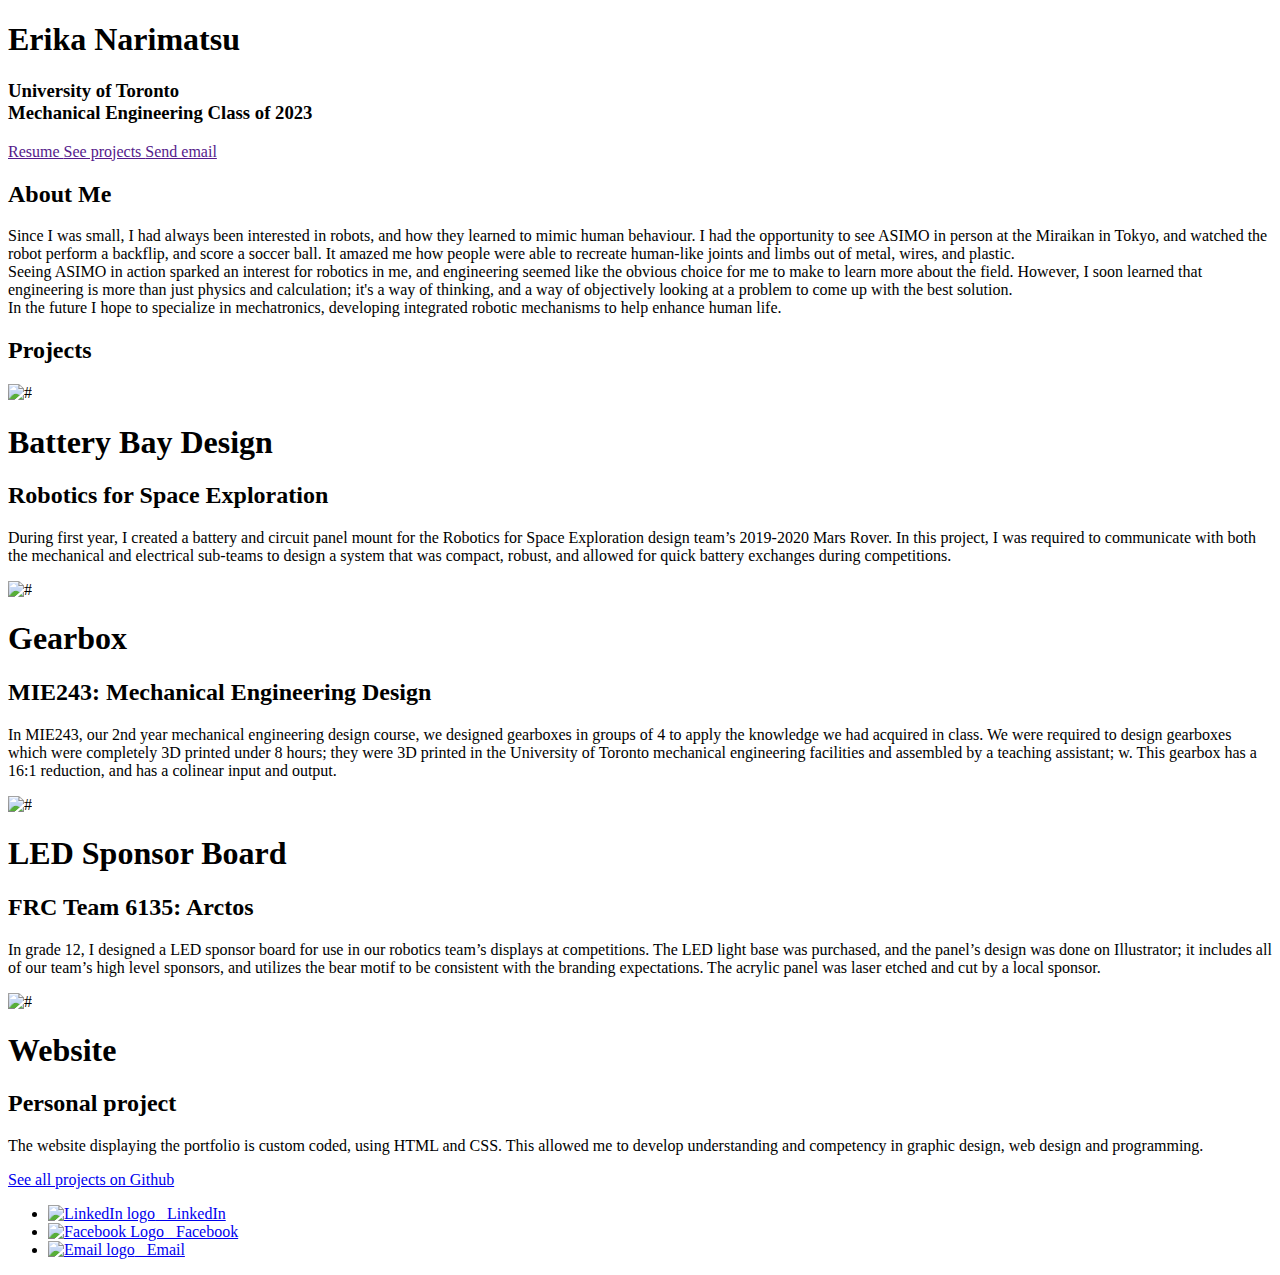
==== Website/243portfolio.html @ b8af741a "Add files via upload" ====
<!DOCTYPE html>
<html>

	<head>
		<title>Erika Narimatsu</title>
	
		<link rel="stylesheet" type="text/css" href="/Users/Masa/Desktop/SECOND YEAR/243 portfolio site/243portfoliostyle.css"/>
		<link rel="stylesheet" type="text/css" href="/Users/Masa/Desktop/SECOND YEAR/243 portfolio site/projectstyle.css">
		<!--Link lato font-->
		<link href='https://fonts.googleapis.com/css?family=Lato' rel='stylesheet'/>
		<script src="lottie.js"></script>

	</head>

	<body>
		<div class="wrapper">
			<div class="intro">
				<h1>Erika Narimatsu<h1> 
				<h3>University of Toronto <br> Mechanical Engineering Class of 2023</h3>
			</div>
			<div class="buttons">
				<a href= "" class = "button"> Resume </a>
				<a href= "" class = "button"> See projects </a>
				<a href= "" class = "button"> Send email </a>
			</div>
		</div>

		<div class="about">
			<h2>About Me</h2>
			<p>Since I was small, I had always been interested in robots, and how they learned to mimic human behaviour. I had the opportunity to see ASIMO in person at the Miraikan in Tokyo, and watched the robot perform a backflip, and score a soccer ball. It amazed me how people were able to recreate human-like joints and limbs out of metal, wires, and plastic. <br>
			Seeing ASIMO in action sparked an interest for robotics in me, and engineering seemed like the obvious choice for me to make to learn more about the field. However, I soon learned that engineering is more than just physics and calculation; it's a way of thinking, and a way of objectively looking at a problem to come up with the best solution. <br>
			In the future I hope to specialize in mechatronics, developing integrated robotic mechanisms to help enhance human life.</p>
		</div>

	<!---
	This part deals with the projects. Links to project style .css
	--->
	<div class="projects">
		<h2>Projects</h2>
	  	<div class="wrapproj">
		    <a class="grid-item"> <!--target="_blank" rel="noopener"-->
		    	<img src="/Users/Masa/Desktop/SECOND YEAR/243 portfolio site/BatteryBay.png" alt="#" />
		    	<div class="overlay-bot">
		    		<h1>Battery Bay Design</h1>
		      		<h2>Robotics for Space Exploration</h2>
		        	<p>During first year, I created a battery and circuit panel mount for the Robotics for Space Exploration design team’s 2019-2020 Mars Rover. In this project, I was required to communicate with both the mechanical and electrical sub-teams to design a system that was compact, robust, and allowed for quick battery exchanges during competitions.</p> 
		      </div>
		    </a>
		    <a class="grid-item"> <!--target="_blank" rel="noopener"-->
		      <img src="https://picsum.photos/500/?random" alt="#" />
		      <div class="overlay-bot">
		      	<h1>Gearbox</h1>
		      	<h2>MIE243: Mechanical Engineering Design</h2>
		        <p>In MIE243, our 2nd year mechanical engineering design course, we designed gearboxes in groups of 4 to apply the knowledge we had acquired in class. We were required to design gearboxes which were completely 3D printed under 8 hours; they were 3D printed in the University of Toronto mechanical engineering facilities and assembled by a teaching assistant; w. This gearbox has a 16:1 reduction, and has a colinear input and output. </p>
		      </div>
		    </a>
		    <a class="grid-item"> <!--target="_blank" rel="noopener"-->
		      <img src="/Users/Masa/Desktop/SECOND YEAR/243 portfolio site/SponsorPanel.jpg" alt="#" />
		      <div class="overlay-bot">
		      	<h1>LED Sponsor Board</h1>
		      	<h2>FRC Team 6135: Arctos</h2>
		        <p>In grade 12, I designed a LED sponsor board for use in our robotics team’s displays at competitions. The LED light base was purchased, and the panel’s design was done on Illustrator; it includes all of our team’s high level sponsors, and utilizes the bear motif to be consistent with the branding expectations. The acrylic panel was laser etched and cut by a local sponsor.</p> 
		      </div>
		    </a>
		    <a class="grid-item"> <!--target="_blank" rel="noopener"-->
		      <img src="https://picsum.photos/500/?random" alt="#" />
		      <div class="overlay-bot">
		      	<h1>Website</h1>
		      	<h2>Personal project</h2>
		        <p>The website displaying the portfolio is custom coded, using HTML and CSS. This allowed me to develop understanding and competency in graphic design, web design and programming.</p>
		      </div>
		    </a>
		</div>
		<a href= "https://github.com/erika-n17/Portfolio" class = "gitbutton"> See all projects on Github</a>
		</div>

		<footer>
		<div class="links">
			<ul>
				<li>
					<a href ="https://www.linkedin.com/in/erika-n-255967138/"> 
						<img src="https://picsum.photos/500/?random" alt="LinkedIn logo" width="50" height ="50">
						&nbsp LinkedIn
					</a> 
				</li>
				<li>
					<a href ="https://www.facebook.com/airwreckanarimatsoooooo">
						<img src="https://picsum.photos/500/?random" alt="Facebook Logo" width="50" height ="50">
						&nbsp Facebook
					</a>
				</li>
				<li>
					<a href ="mailto: erika.narimatsu@mail.utoronto.ca"> 
						<img src="https://picsum.photos/500/?random" alt="Email logo" width="50" height ="50">
						&nbsp Email
					</a>
				</li>
			</ul>
		</div>
	</footer>
	</body>
	
	
</html>
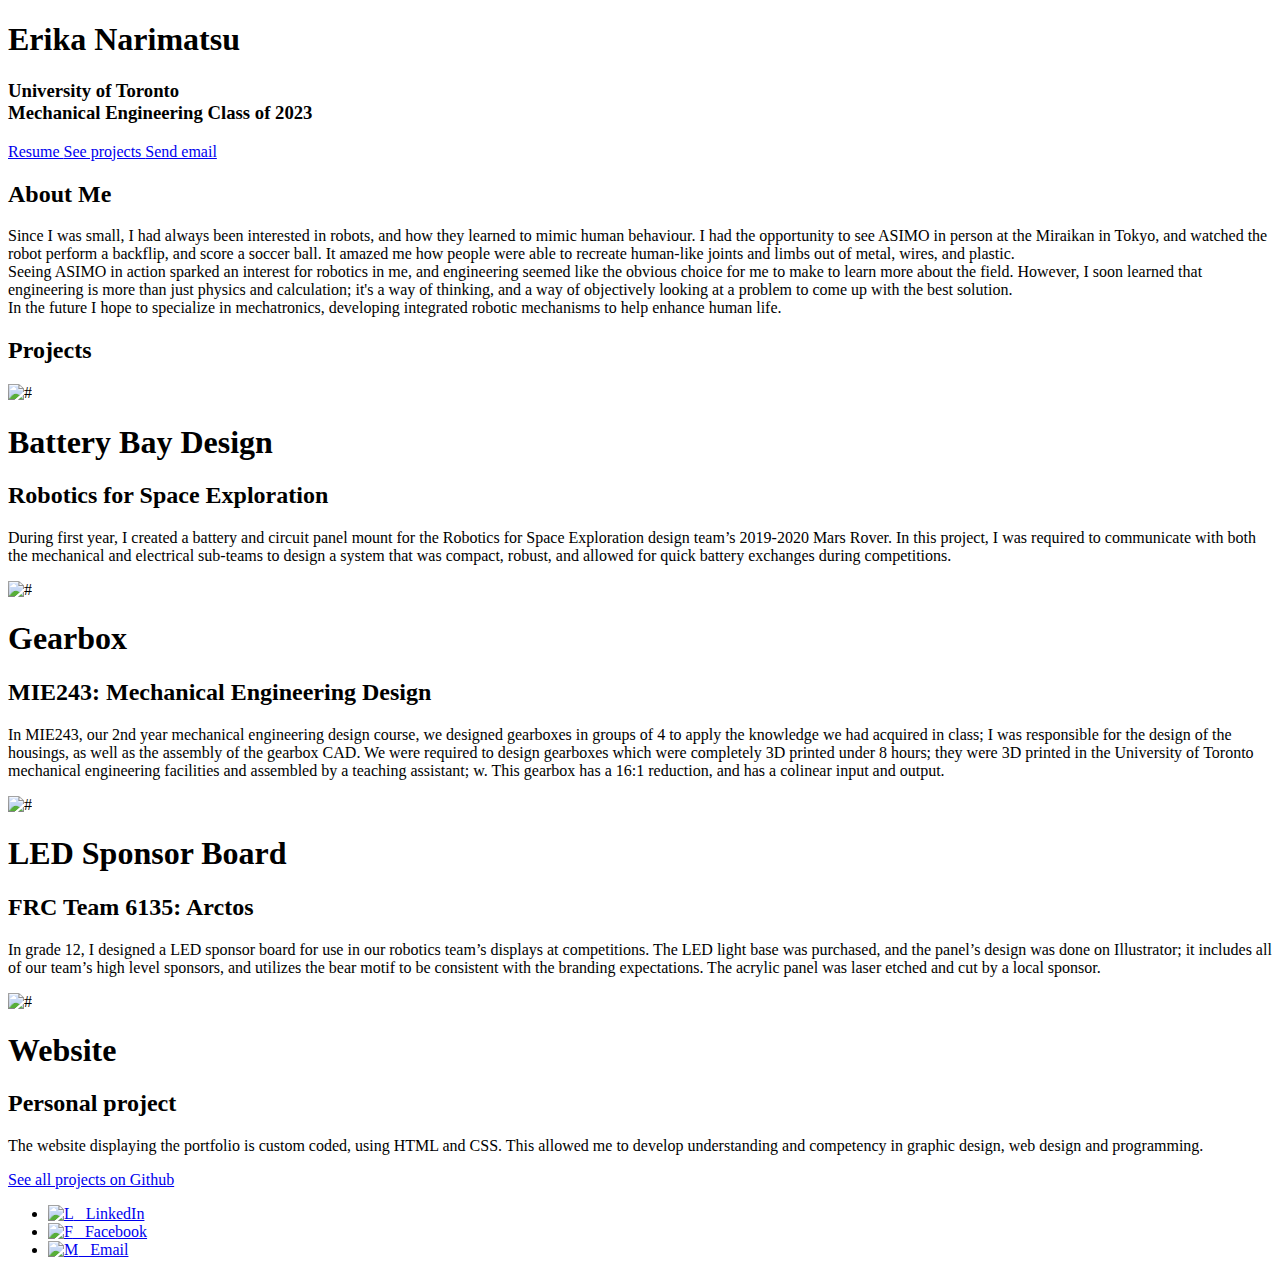
==== commit 759f7512: "Add files via upload" ====
--- a/Website/243portfolio.html
+++ b/Website/243portfolio.html
@@ -19,9 +19,9 @@
 				<h3>University of Toronto <br> Mechanical Engineering Class of 2023</h3>
 			</div>
 			<div class="buttons">
-				<a href= "" class = "button"> Resume </a>
-				<a href= "" class = "button"> See projects </a>
-				<a href= "" class = "button"> Send email </a>
+				<a href= "https://github.com/erika-n17/Portfolio/blob/main/ErikaNarimatsuResume.pdf" target="_blank" class = "button"> Resume </a>
+				<a href= "https://github.com/erika-n17/Portfolio" target="_blank" class = "button"> See projects </a>
+				<a href= "mailto: erika.narimatsu@mail.utoronto.ca" target="_blank" class = "button"> Send email </a>
 			</div>
 		</div>
 
@@ -47,11 +47,11 @@
 		      </div>
 		    </a>
 		    <a class="grid-item"> <!--target="_blank" rel="noopener"-->
-		      <img src="https://picsum.photos/500/?random" alt="#" />
+		      <img src="/Users/Masa/Desktop/SECOND YEAR/243 portfolio site/Gearbox.png" alt="#" />
 		      <div class="overlay-bot">
 		      	<h1>Gearbox</h1>
 		      	<h2>MIE243: Mechanical Engineering Design</h2>
-		        <p>In MIE243, our 2nd year mechanical engineering design course, we designed gearboxes in groups of 4 to apply the knowledge we had acquired in class. We were required to design gearboxes which were completely 3D printed under 8 hours; they were 3D printed in the University of Toronto mechanical engineering facilities and assembled by a teaching assistant; w. This gearbox has a 16:1 reduction, and has a colinear input and output. </p>
+		        <p>In MIE243, our 2nd year mechanical engineering design course, we designed gearboxes in groups of 4 to apply the knowledge we had acquired in class; I was responsible for the design of the housings, as well as the assembly of the gearbox CAD. We were required to design gearboxes which were completely 3D printed under 8 hours; they were 3D printed in the University of Toronto mechanical engineering facilities and assembled by a teaching assistant; w. This gearbox has a 16:1 reduction, and has a colinear input and output. </p>
 		      </div>
 		    </a>
 		    <a class="grid-item"> <!--target="_blank" rel="noopener"-->
@@ -63,7 +63,7 @@
 		      </div>
 		    </a>
 		    <a class="grid-item"> <!--target="_blank" rel="noopener"-->
-		      <img src="https://picsum.photos/500/?random" alt="#" />
+		      <img src="/Users/Masa/Desktop/SECOND YEAR/243 portfolio site/Website.png" alt="#" />
 		      <div class="overlay-bot">
 		      	<h1>Website</h1>
 		      	<h2>Personal project</h2>
@@ -71,7 +71,7 @@
 		      </div>
 		    </a>
 		</div>
-		<a href= "https://github.com/erika-n17/Portfolio" class = "gitbutton"> See all projects on Github</a>
+		<a href= "https://github.com/erika-n17/Portfolio" target="_blank" class = "gitbutton"> See all projects on Github</a>
 		</div>
 
 		<footer>
@@ -79,19 +79,19 @@
 			<ul>
 				<li>
 					<a href ="https://www.linkedin.com/in/erika-n-255967138/"> 
-						<img src="https://picsum.photos/500/?random" alt="LinkedIn logo" width="50" height ="50">
+						<img src="/Users/Masa/Desktop/SECOND YEAR/243 portfolio site/linkedin_icon.jpg" target="_blank" alt= "L" width="60" height ="60">
 						&nbsp LinkedIn
 					</a> 
 				</li>
 				<li>
 					<a href ="https://www.facebook.com/airwreckanarimatsoooooo">
-						<img src="https://picsum.photos/500/?random" alt="Facebook Logo" width="50" height ="50">
+						<img src="/Users/Masa/Desktop/SECOND YEAR/243 portfolio site/facebook_icon.png" target="_blank" alt="F" width="60" height ="60">
 						&nbsp Facebook
 					</a>
 				</li>
 				<li>
 					<a href ="mailto: erika.narimatsu@mail.utoronto.ca"> 
-						<img src="https://picsum.photos/500/?random" alt="Email logo" width="50" height ="50">
+						<img src="/Users/Masa/Desktop/SECOND YEAR/243 portfolio site/email_icon.jpg" target="_blank" alt="M" width="60" height ="60">
 						&nbsp Email
 					</a>
 				</li>
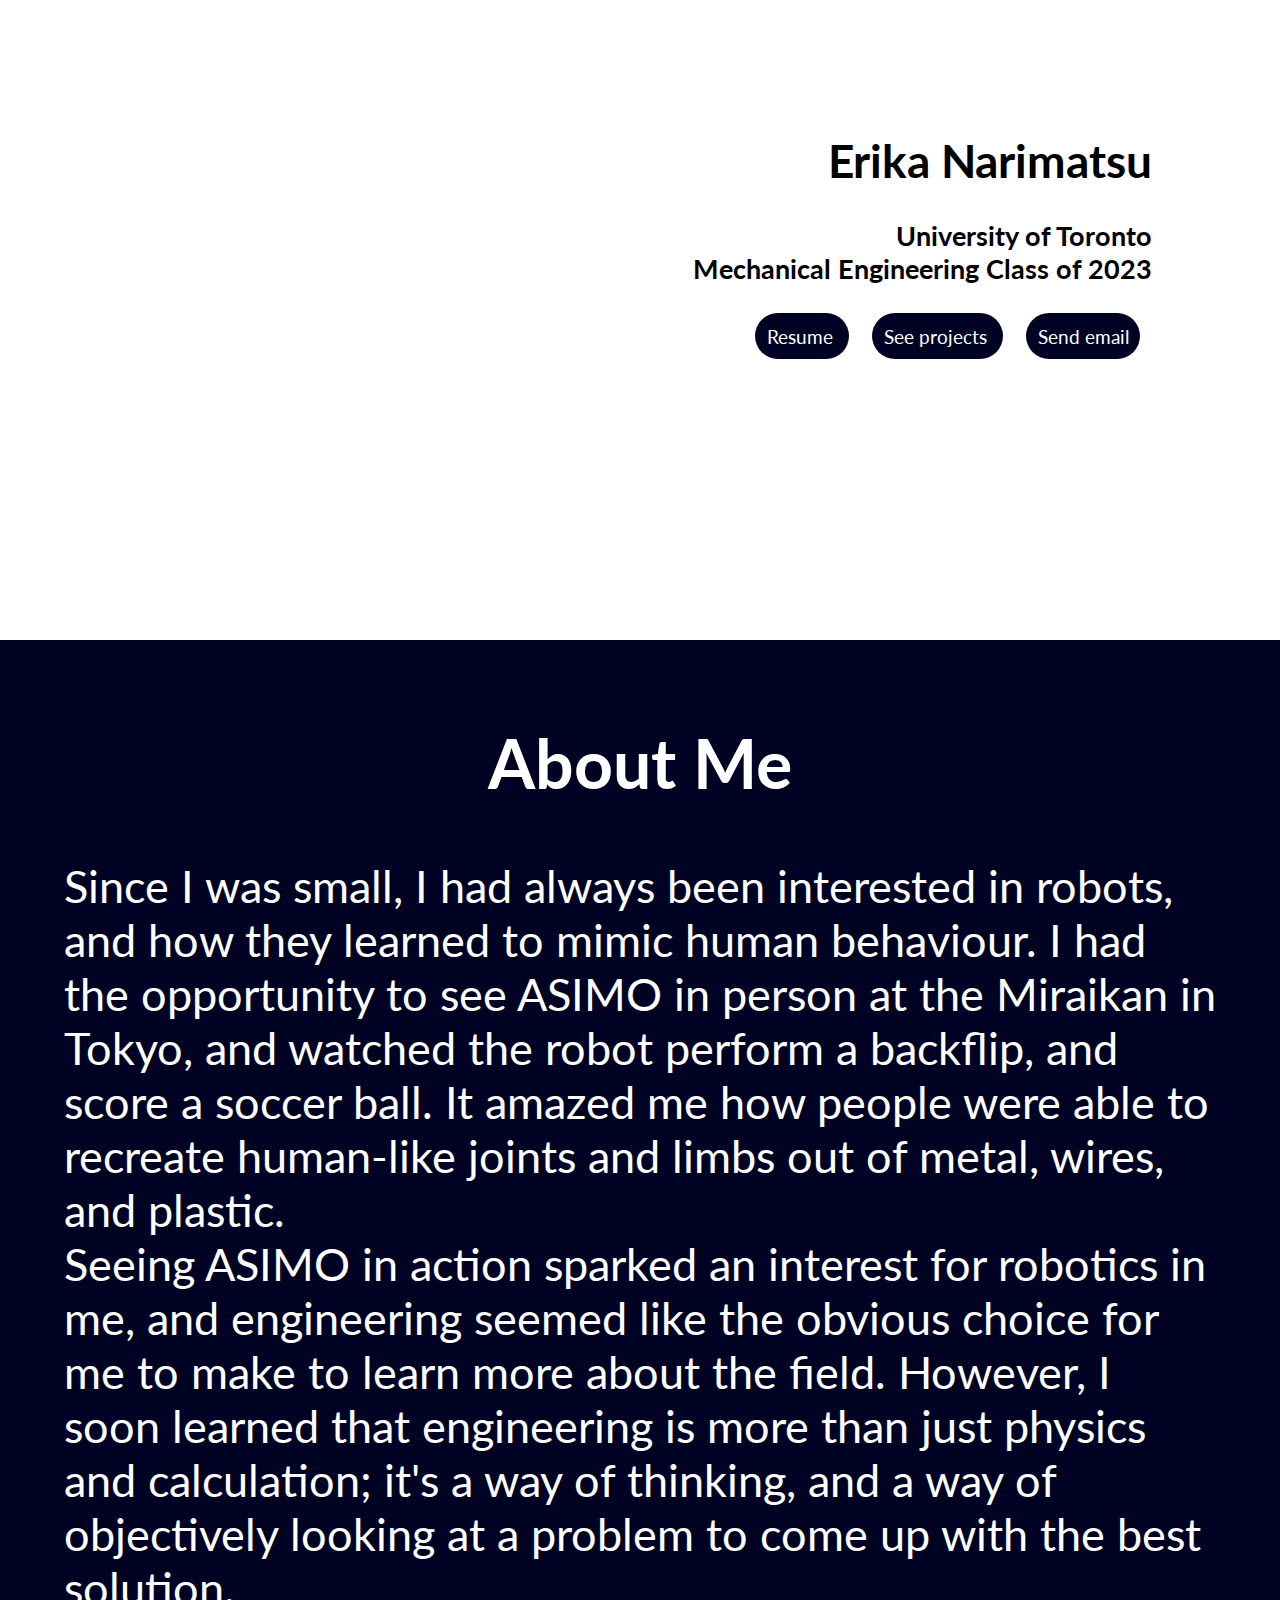
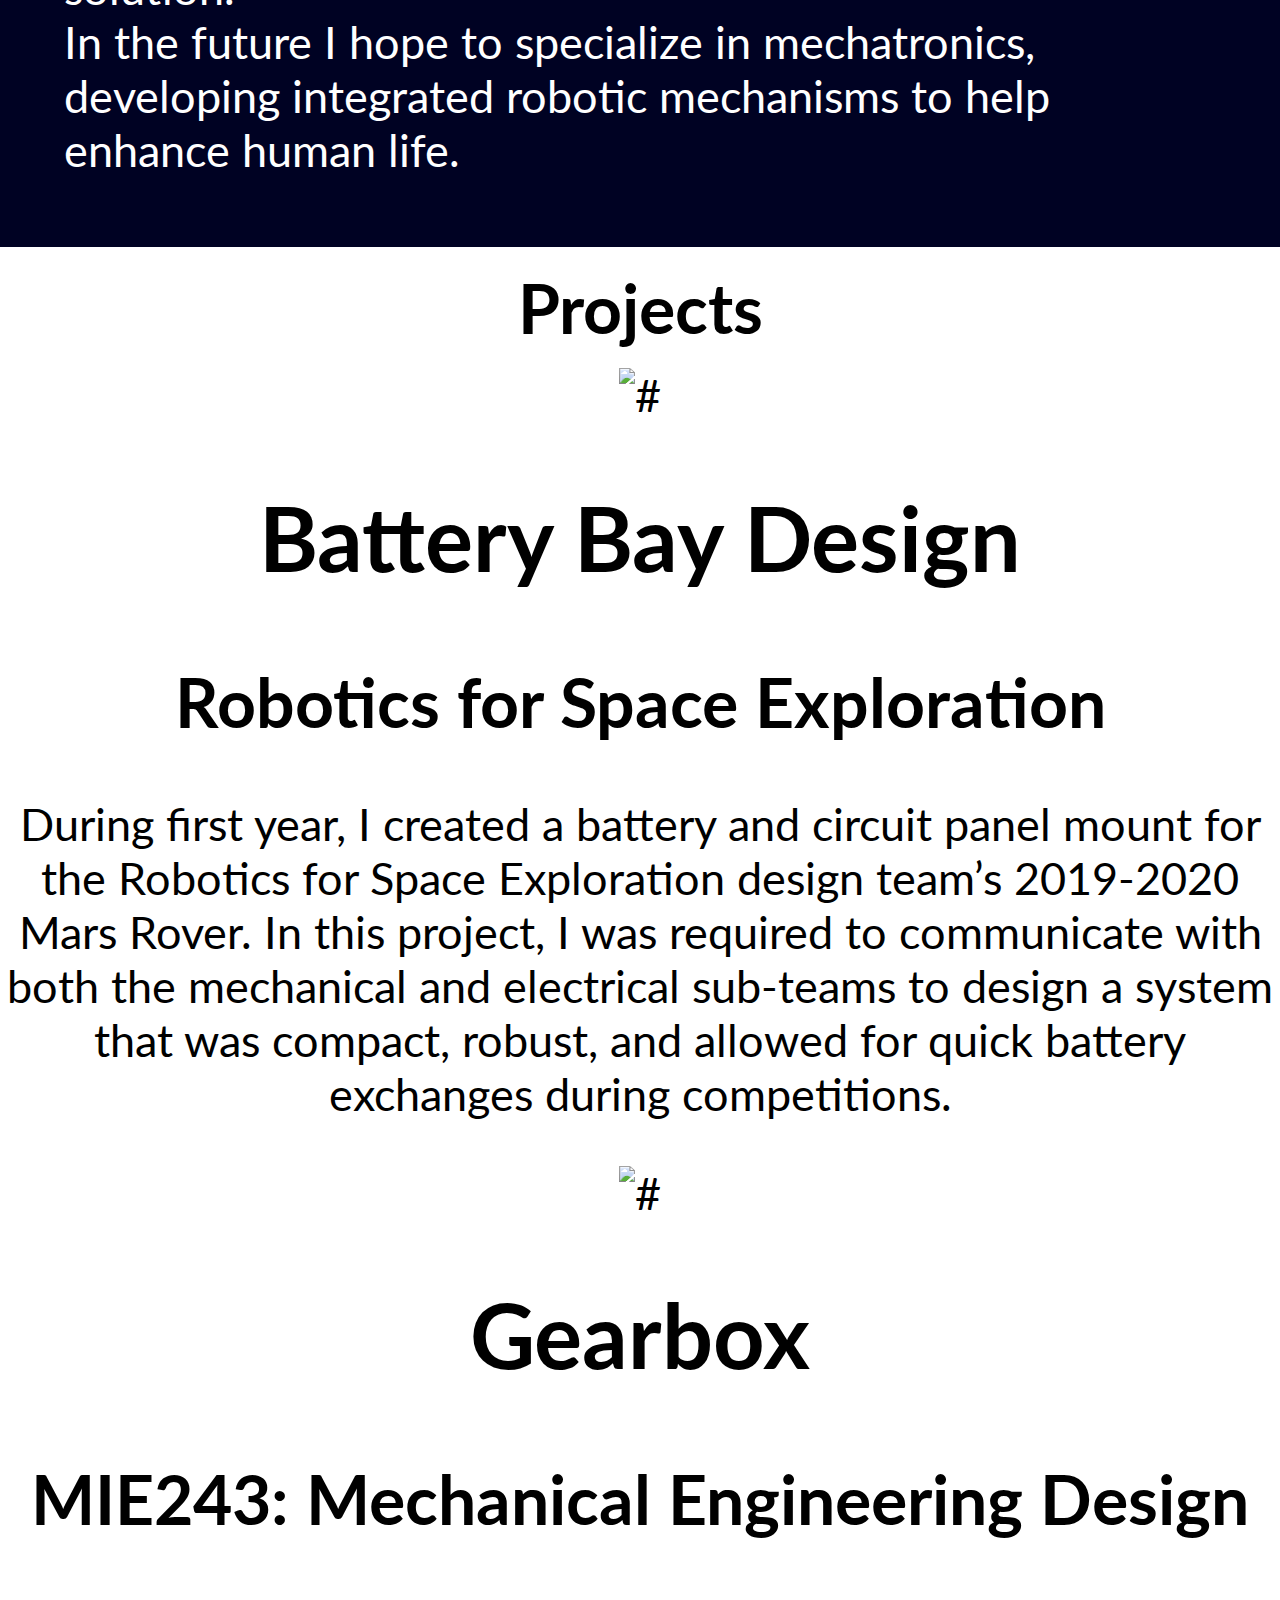
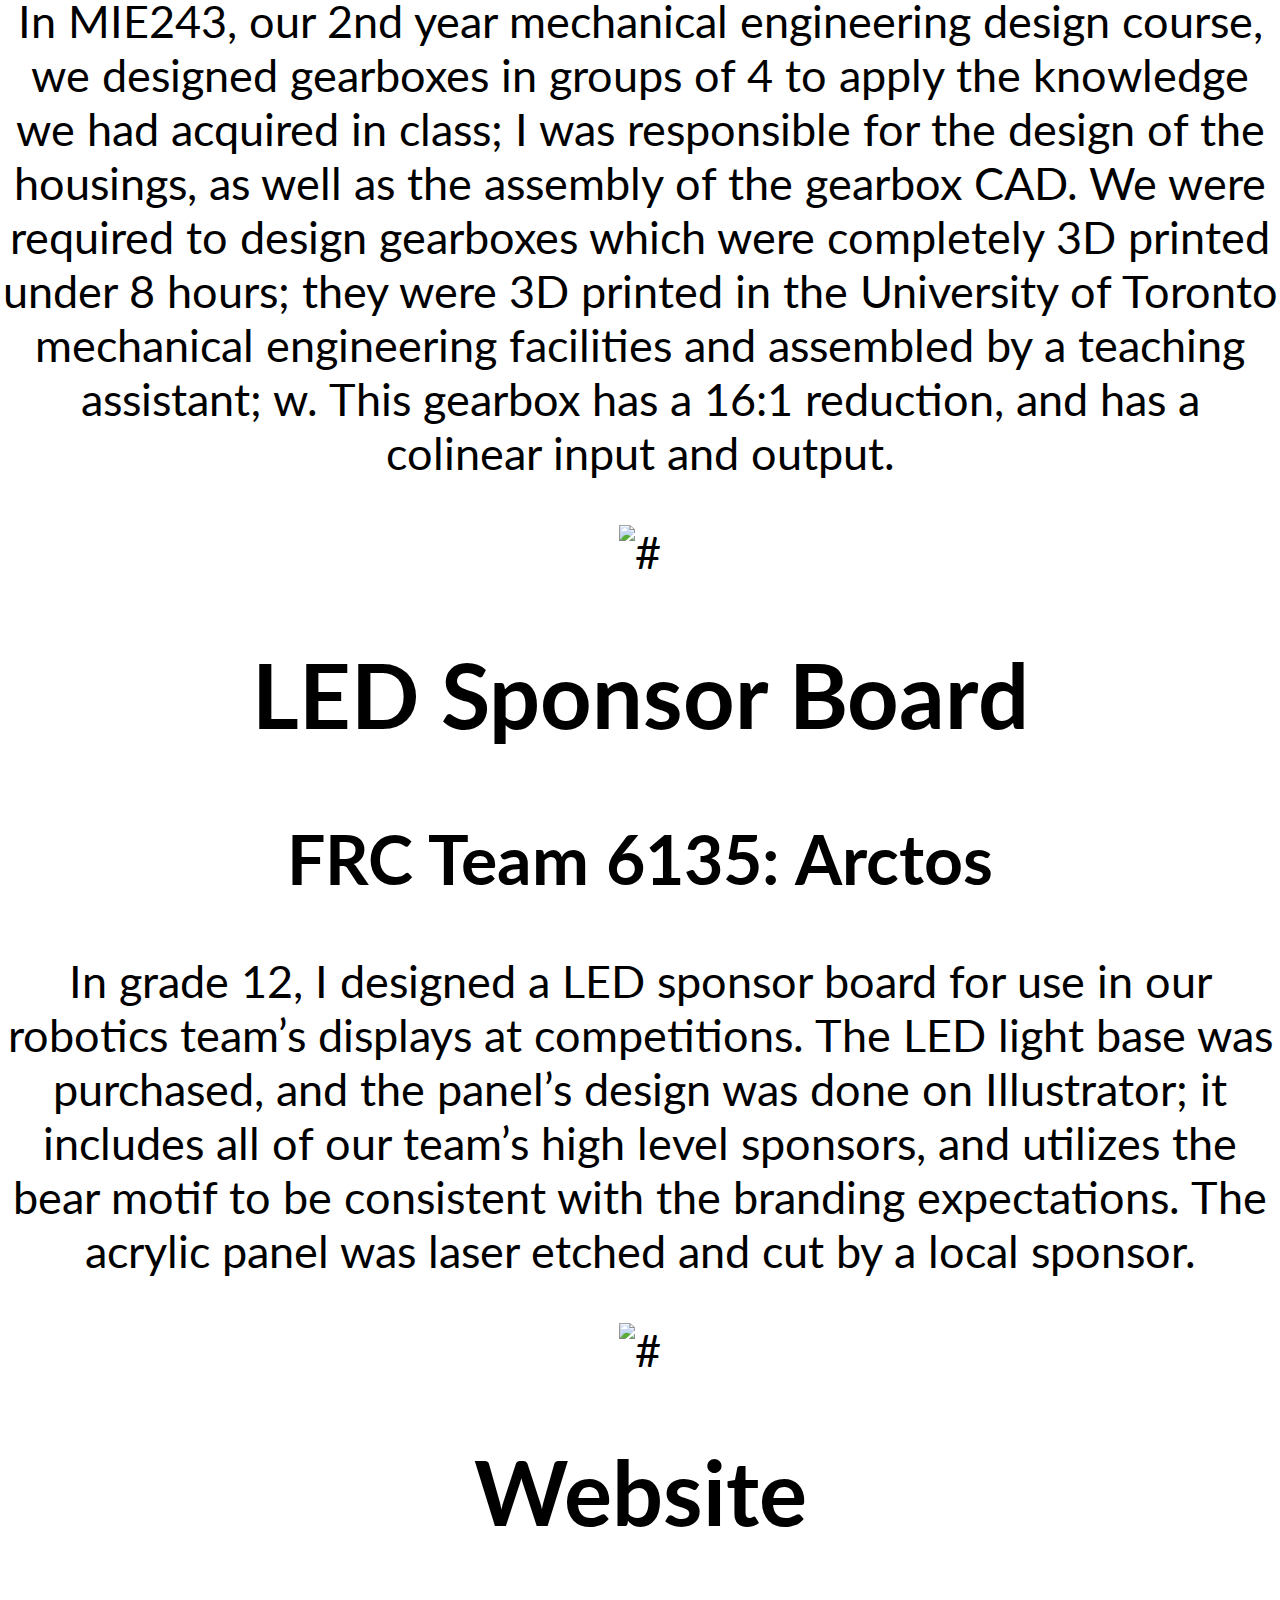
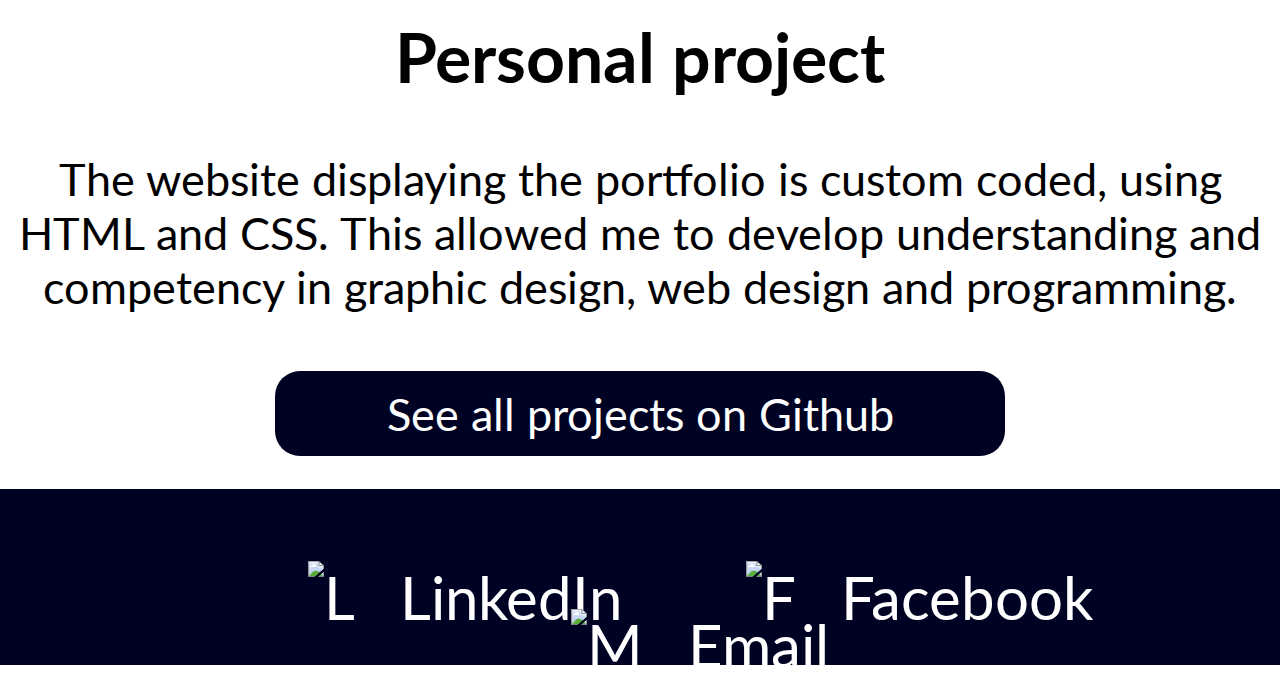
==== commit 93f7df82: "Update 243portfolio.html" ====
--- a/Website/243portfolio.html
+++ b/Website/243portfolio.html
@@ -4,8 +4,8 @@
 	<head>
 		<title>Erika Narimatsu</title>
 	
-		<link rel="stylesheet" type="text/css" href="/Users/Masa/Desktop/SECOND YEAR/243 portfolio site/243portfoliostyle.css"/>
-		<link rel="stylesheet" type="text/css" href="/Users/Masa/Desktop/SECOND YEAR/243 portfolio site/projectstyle.css">
+		<link rel="stylesheet" type="text/css" href="243portfoliostyle.css"/>
+		<link rel="stylesheet" type="text/css" href="/projectstyle.css">
 		<!--Link lato font-->
 		<link href='https://fonts.googleapis.com/css?family=Lato' rel='stylesheet'/>
 		<script src="lottie.js"></script>
--- a/Website/243portfoliostyle.css
+++ b/Website/243portfoliostyle.css
@@ -0,0 +1,135 @@
+  
+/*
+  font-color:
+  font-size: 
+  font-family: 
+  text-transform:
+  font-size: 
+  font-weight: 
+  line-height: 
+  font-family: 
+  word-spacing: 
+  letter-spacing: 
+
+  background-color: #466995;
+  border-bottom: 1px solid #466995;
+  position: fixed;
+  width: 100%;
+  z-index: 10;
+*/
+
+
+body{
+  margin: 0;
+  width:100%;
+  font-family: "Lato", Times, sans-serif;
+  display: flex;
+	flex-direction:column;
+	align-items: center;
+}
+
+.wrapper{
+	background: url(background.png);
+	background-repeat: no-repeat;
+	background-size: 100% auto;
+	vertical-align: baseline;
+	width: 100%;
+	height: calc(50vw);
+	position:relative
+}
+
+.intro{
+	padding-top: 8%;
+	padding-right: 10%;
+	text-align: right;
+	grid-template-columns: 2;
+	font-size: calc(1.8vw);
+}
+
+.buttons {
+	padding-top: 1%;
+	padding-right: 10%;
+	text-align: right;
+	grid-template-columns: 2;
+}
+
+.button{
+	padding: 1%;
+	background-color: #000223;
+	color:white;
+	margin: 1%;
+	text-decoration: none;
+	font-size: calc(1.5vw);
+	border-radius:25px;
+}
+
+.about{
+	background-color: #000223;
+	color: #FFFFFF;
+	padding: 2% 5%;
+	font-size:45px;
+	position:relative;
+}
+
+.about h2{
+	text-align: center;
+}
+
+.projects {
+	text-align: center;
+	font-size: 45px;
+	padding-bottom: 20px;
+	position:relative;
+	display: flex;
+	flex-direction:column;
+	align-items: center;
+	width: 100%;
+}
+
+.projects h2{
+	padding:10px;
+	margin:10px;
+}
+
+.gitbutton{
+	padding: 1.2%;
+	background-color: #000223;
+	color:white;
+	margin: 1%;
+	text-decoration: none;
+	font-size: 45px;
+	border-radius:25px;
+	width: 700px;
+}
+
+.links ul{
+  margin: 20px;
+  width: 100%;
+}
+
+.links ul li{
+  display: inline-block;
+  list-style-type: none;
+  padding: 2px 50px 4px 50px;
+  height: calc(3vh);
+  vertical-align: -90%;
+}
+
+.links ul li a{
+  color: white;
+  padding: 0px 10px 0px 10px;
+  font-size: 60px;
+  text-decoration: none;
+  vertical-align: -80%
+}
+
+footer{
+	bottom:0;
+	position:static;
+	height:calc(4vh / 2vw);
+	width: 100%;
+	background-color: #000223;
+	color: #FFFFFF;
+	text-align: center;
+	padding: 20px;
+}
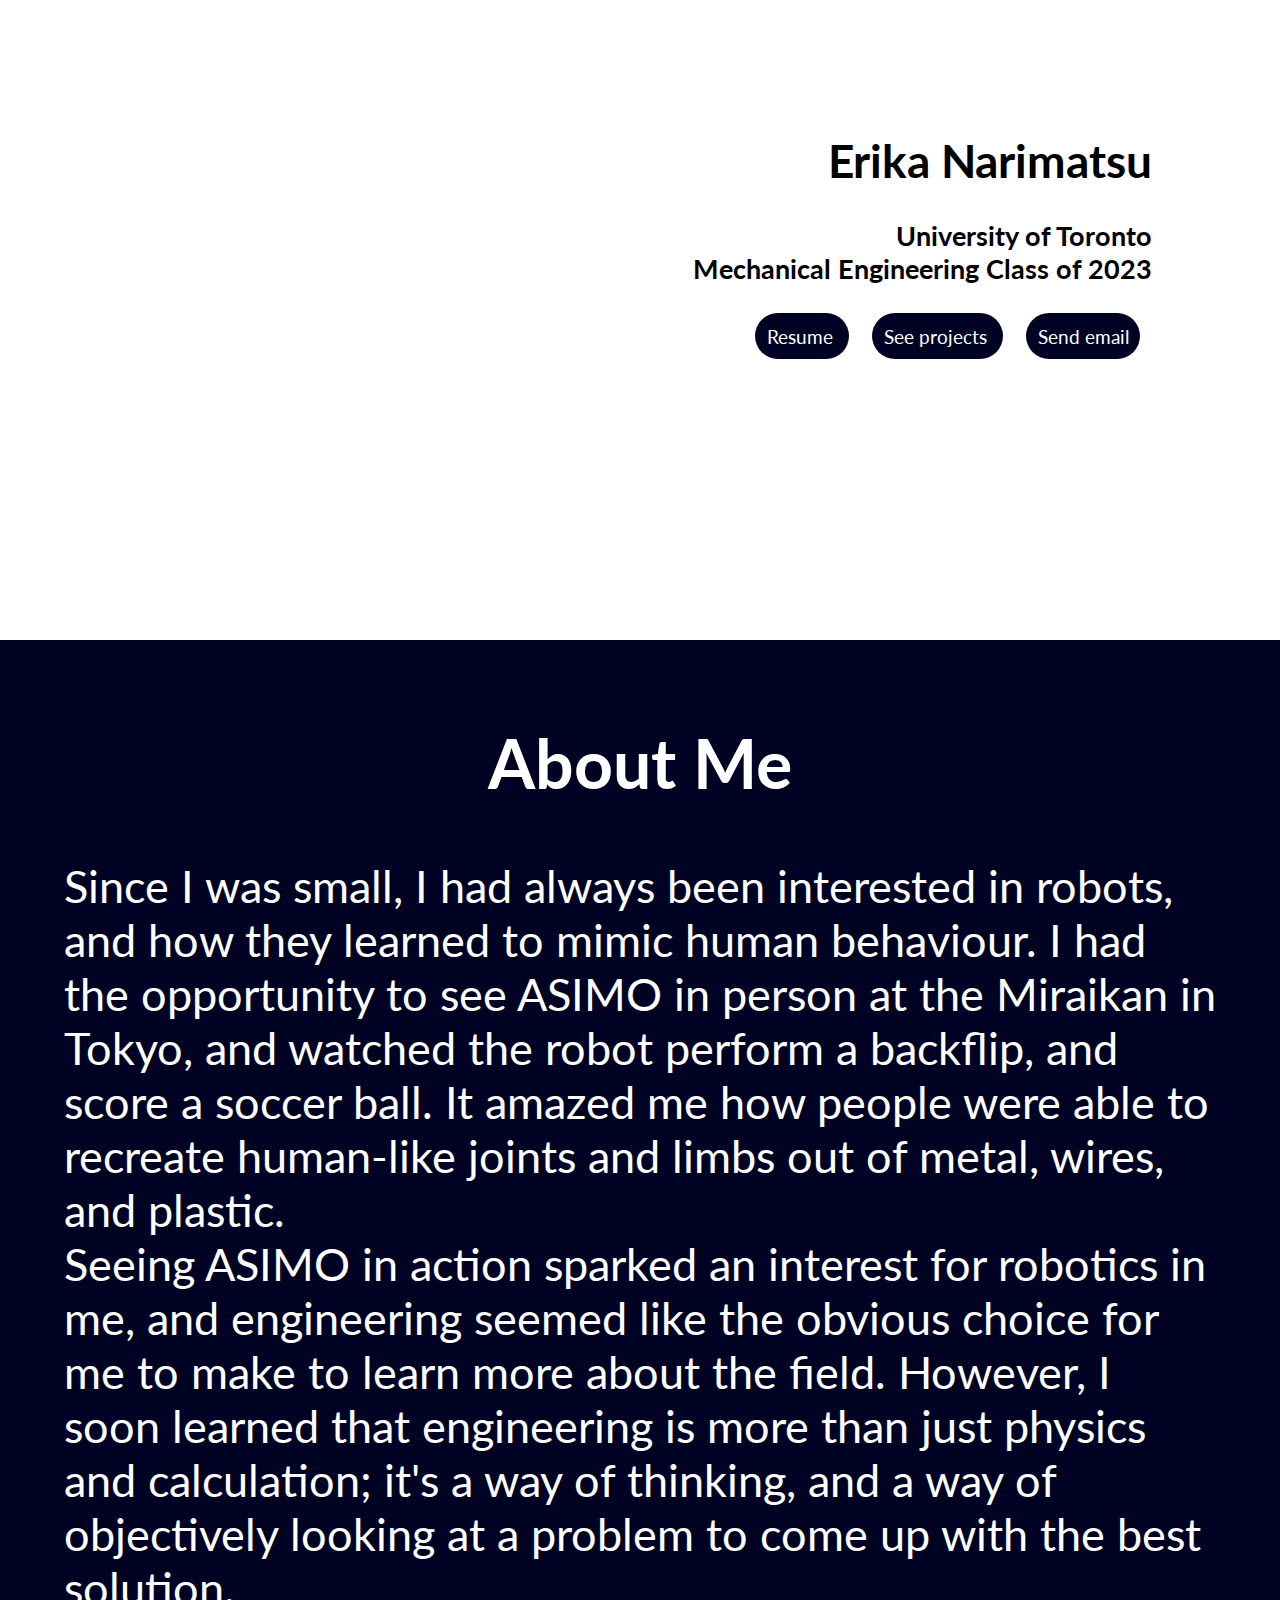
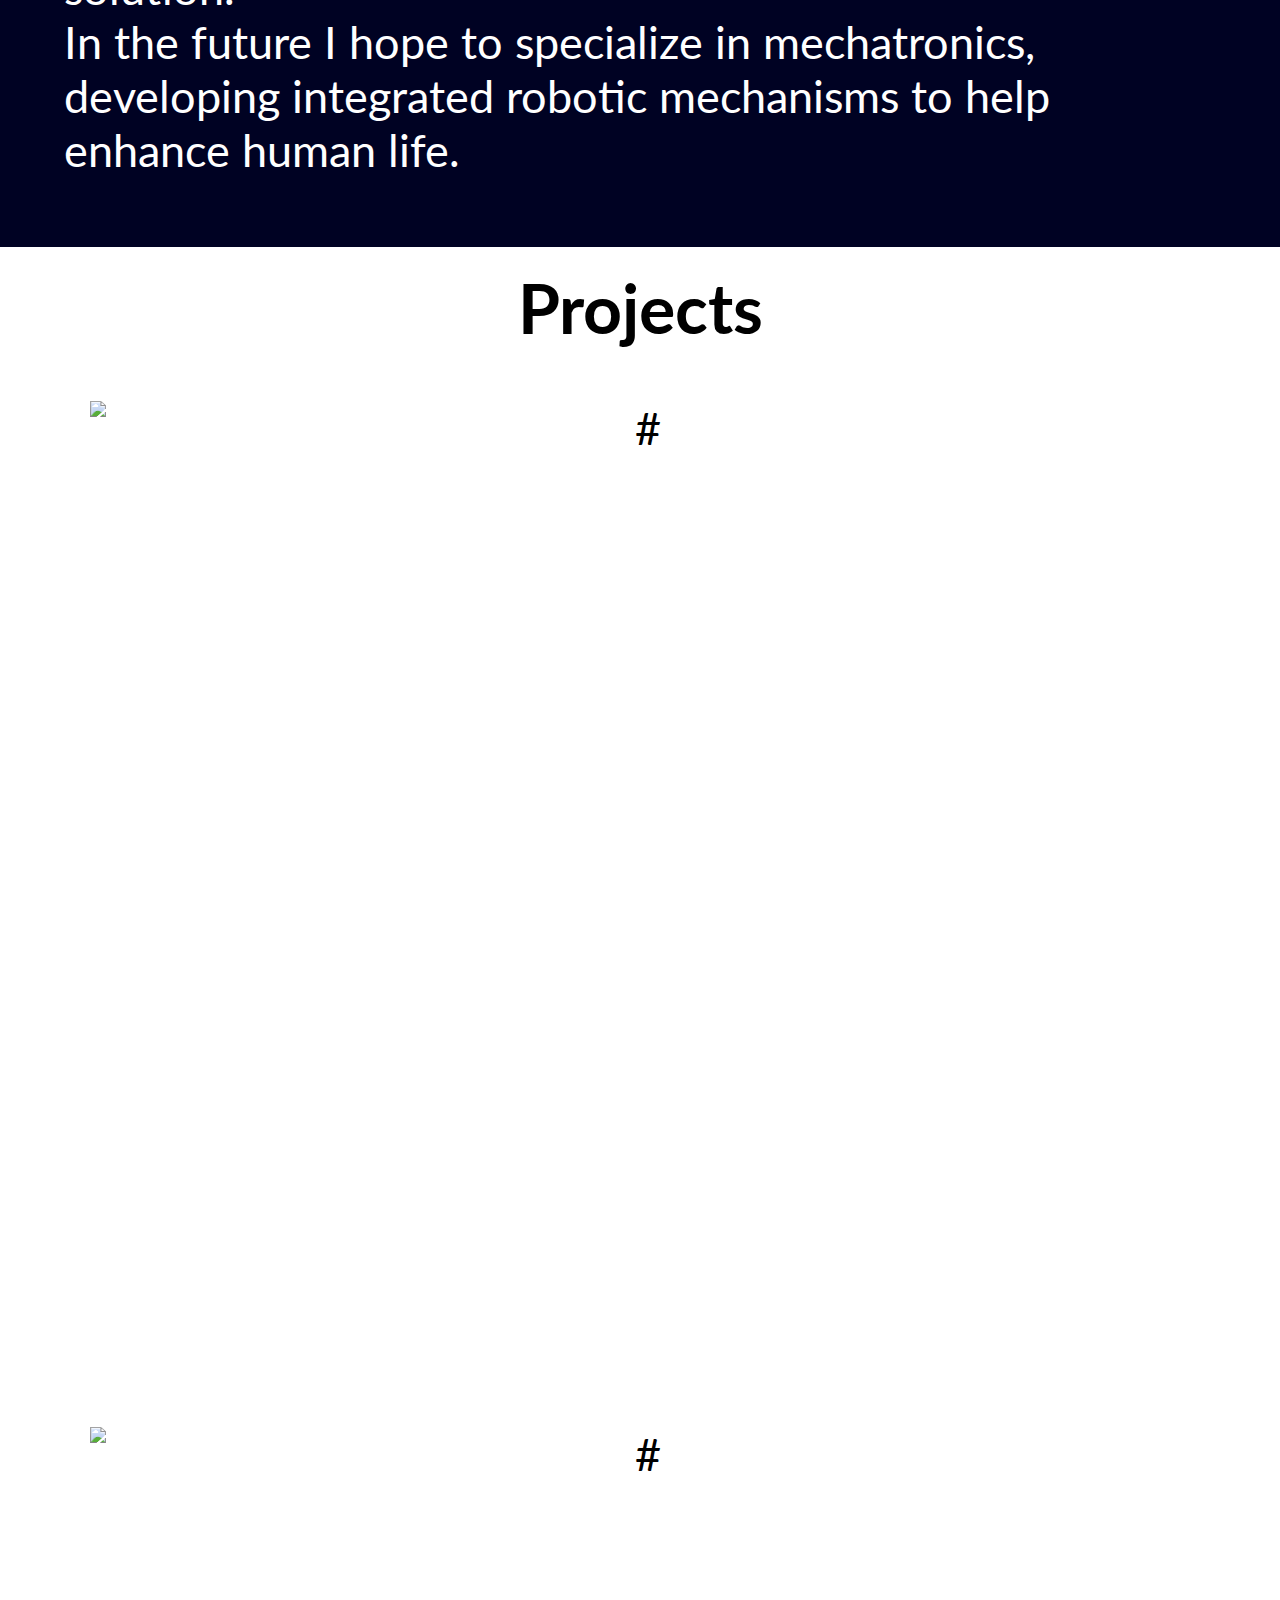
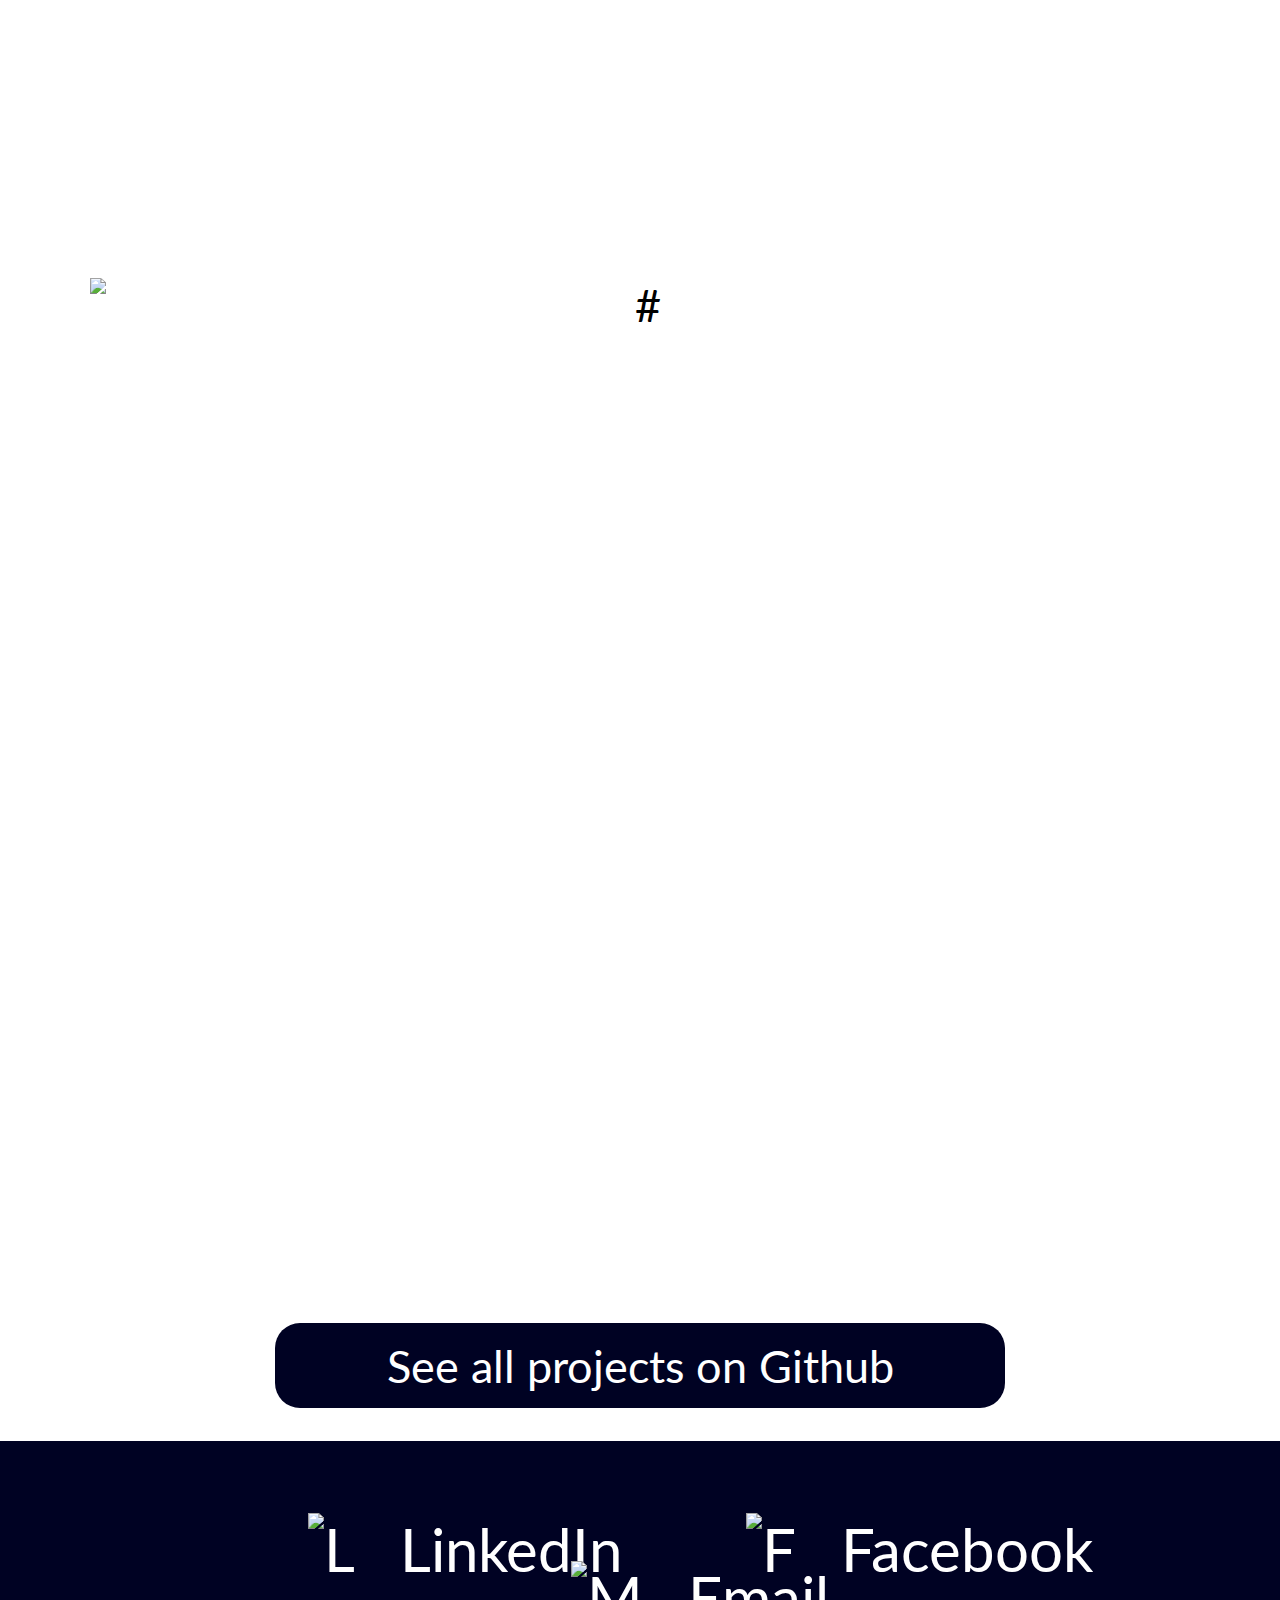
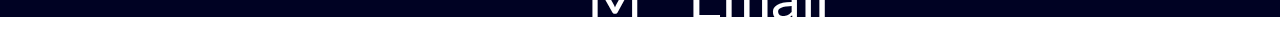
==== commit cc4c69c6: "Update 243portfolio.html" ====
--- a/Website/243portfolio.html
+++ b/Website/243portfolio.html
@@ -5,7 +5,7 @@
 		<title>Erika Narimatsu</title>
 	
 		<link rel="stylesheet" type="text/css" href="243portfoliostyle.css"/>
-		<link rel="stylesheet" type="text/css" href="/projectstyle.css">
+		<link rel="stylesheet" type="text/css" href="projectstyle.css">
 		<!--Link lato font-->
 		<link href='https://fonts.googleapis.com/css?family=Lato' rel='stylesheet'/>
 		<script src="lottie.js"></script>
@@ -39,7 +39,7 @@
 		<h2>Projects</h2>
 	  	<div class="wrapproj">
 		    <a class="grid-item"> <!--target="_blank" rel="noopener"-->
-		    	<img src="/Users/Masa/Desktop/SECOND YEAR/243 portfolio site/BatteryBay.png" alt="#" />
+		    	<img src="references/BatteryBay.png" alt="#" />
 		    	<div class="overlay-bot">
 		    		<h1>Battery Bay Design</h1>
 		      		<h2>Robotics for Space Exploration</h2>
@@ -47,7 +47,7 @@
 		      </div>
 		    </a>
 		    <a class="grid-item"> <!--target="_blank" rel="noopener"-->
-		      <img src="/Users/Masa/Desktop/SECOND YEAR/243 portfolio site/Gearbox.png" alt="#" />
+		      <img src="/references/Gearbox.png" alt="#" />
 		      <div class="overlay-bot">
 		      	<h1>Gearbox</h1>
 		      	<h2>MIE243: Mechanical Engineering Design</h2>
@@ -55,7 +55,7 @@
 		      </div>
 		    </a>
 		    <a class="grid-item"> <!--target="_blank" rel="noopener"-->
-		      <img src="/Users/Masa/Desktop/SECOND YEAR/243 portfolio site/SponsorPanel.jpg" alt="#" />
+		      <img src="references/SponsorPanel.jpg" alt="#" />
 		      <div class="overlay-bot">
 		      	<h1>LED Sponsor Board</h1>
 		      	<h2>FRC Team 6135: Arctos</h2>
@@ -63,7 +63,7 @@
 		      </div>
 		    </a>
 		    <a class="grid-item"> <!--target="_blank" rel="noopener"-->
-		      <img src="/Users/Masa/Desktop/SECOND YEAR/243 portfolio site/Website.png" alt="#" />
+		      <img src="references/Website.png" alt="#" />
 		      <div class="overlay-bot">
 		      	<h1>Website</h1>
 		      	<h2>Personal project</h2>
@@ -79,19 +79,19 @@
 			<ul>
 				<li>
 					<a href ="https://www.linkedin.com/in/erika-n-255967138/"> 
-						<img src="/Users/Masa/Desktop/SECOND YEAR/243 portfolio site/linkedin_icon.jpg" target="_blank" alt= "L" width="60" height ="60">
+						<img src="references/linkedin_icon.jpg" target="_blank" alt= "L" width="60" height ="60">
 						&nbsp LinkedIn
 					</a> 
 				</li>
 				<li>
 					<a href ="https://www.facebook.com/airwreckanarimatsoooooo">
-						<img src="/Users/Masa/Desktop/SECOND YEAR/243 portfolio site/facebook_icon.png" target="_blank" alt="F" width="60" height ="60">
+						<img src="references/facebook_icon.png" target="_blank" alt="F" width="60" height ="60">
 						&nbsp Facebook
 					</a>
 				</li>
 				<li>
 					<a href ="mailto: erika.narimatsu@mail.utoronto.ca"> 
-						<img src="/Users/Masa/Desktop/SECOND YEAR/243 portfolio site/email_icon.jpg" target="_blank" alt="M" width="60" height ="60">
+						<img src="references/email_icon.jpg" target="_blank" alt="M" width="60" height ="60">
 						&nbsp Email
 					</a>
 				</li>
--- a/Website/projectstyle.css
+++ b/Website/projectstyle.css
@@ -0,0 +1,92 @@
+.wrapproj {
+  display: flex;
+  height: 75%;
+  width:100%;
+  justify-content: center;
+  align-items: center;
+  margin: 20px 20px;
+  flex-direction: row;
+  flex-wrap: wrap;
+}
+
+.grid-item {
+  overflow: hidden;
+  position: relative;
+  margin: 1% 1%;
+  width:1100px;
+  height:1000px;
+}
+
+.grid-item > a {
+  position: relative;
+  display: block;
+  width: 100%;
+  height: 100%;
+} 
+
+.grid-item img {
+  width: 100%;
+  display: block;
+}
+.grid-item h1{
+  padding: 30px 0px 0px 0px;
+  margin: 0;
+  font-size: calc(1.8vw);
+}
+
+.grid-item h2 {
+  padding: 10px 0px 0px 0px;
+  margin: 0;
+  font-size: calc(1.3vw);
+}
+
+.grid-item p {
+  padding: 10% 0;
+  margin: 5%;
+  font-size:calc(1vw);
+}
+
+.overlay-bot {
+  position: absolute;
+  background-color: #000;
+  text-align: center;
+  width: 100%;
+  overflow: hidden;
+  height: 100%;
+  color: #fff;
+  opacity: 0.9;
+  bottom: -100%;
+  transition: top 0.4s ease-out, bottom 0.4s ease-out;
+} 
+
+.grid-item h1,
+.grid-item h2,
+.grid-item h3
+.grid-item p {
+  transition: padding 0.4s ease-out 0.4s;
+  font-weight: 300;
+}
+
+.grid-item:hover .overlay-bot {
+  bottom: 0px;
+  transition-delay: 0.2s;
+}
+
+.grid-item:hover h1{
+  padding: 30px 0px 0px 0px;
+  margin: 0;
+  font-size: calc(1.8vw);
+}
+
+.grid-item:hover h2 {
+  padding: 10px 0px 0px 0px;
+  margin: 0;
+  font-size: calc(1.3vw);
+}
+
+.grid-item:hover p {
+  padding: 10% 0;
+  margin: 5%;
+  font-size:40px;
+
+}